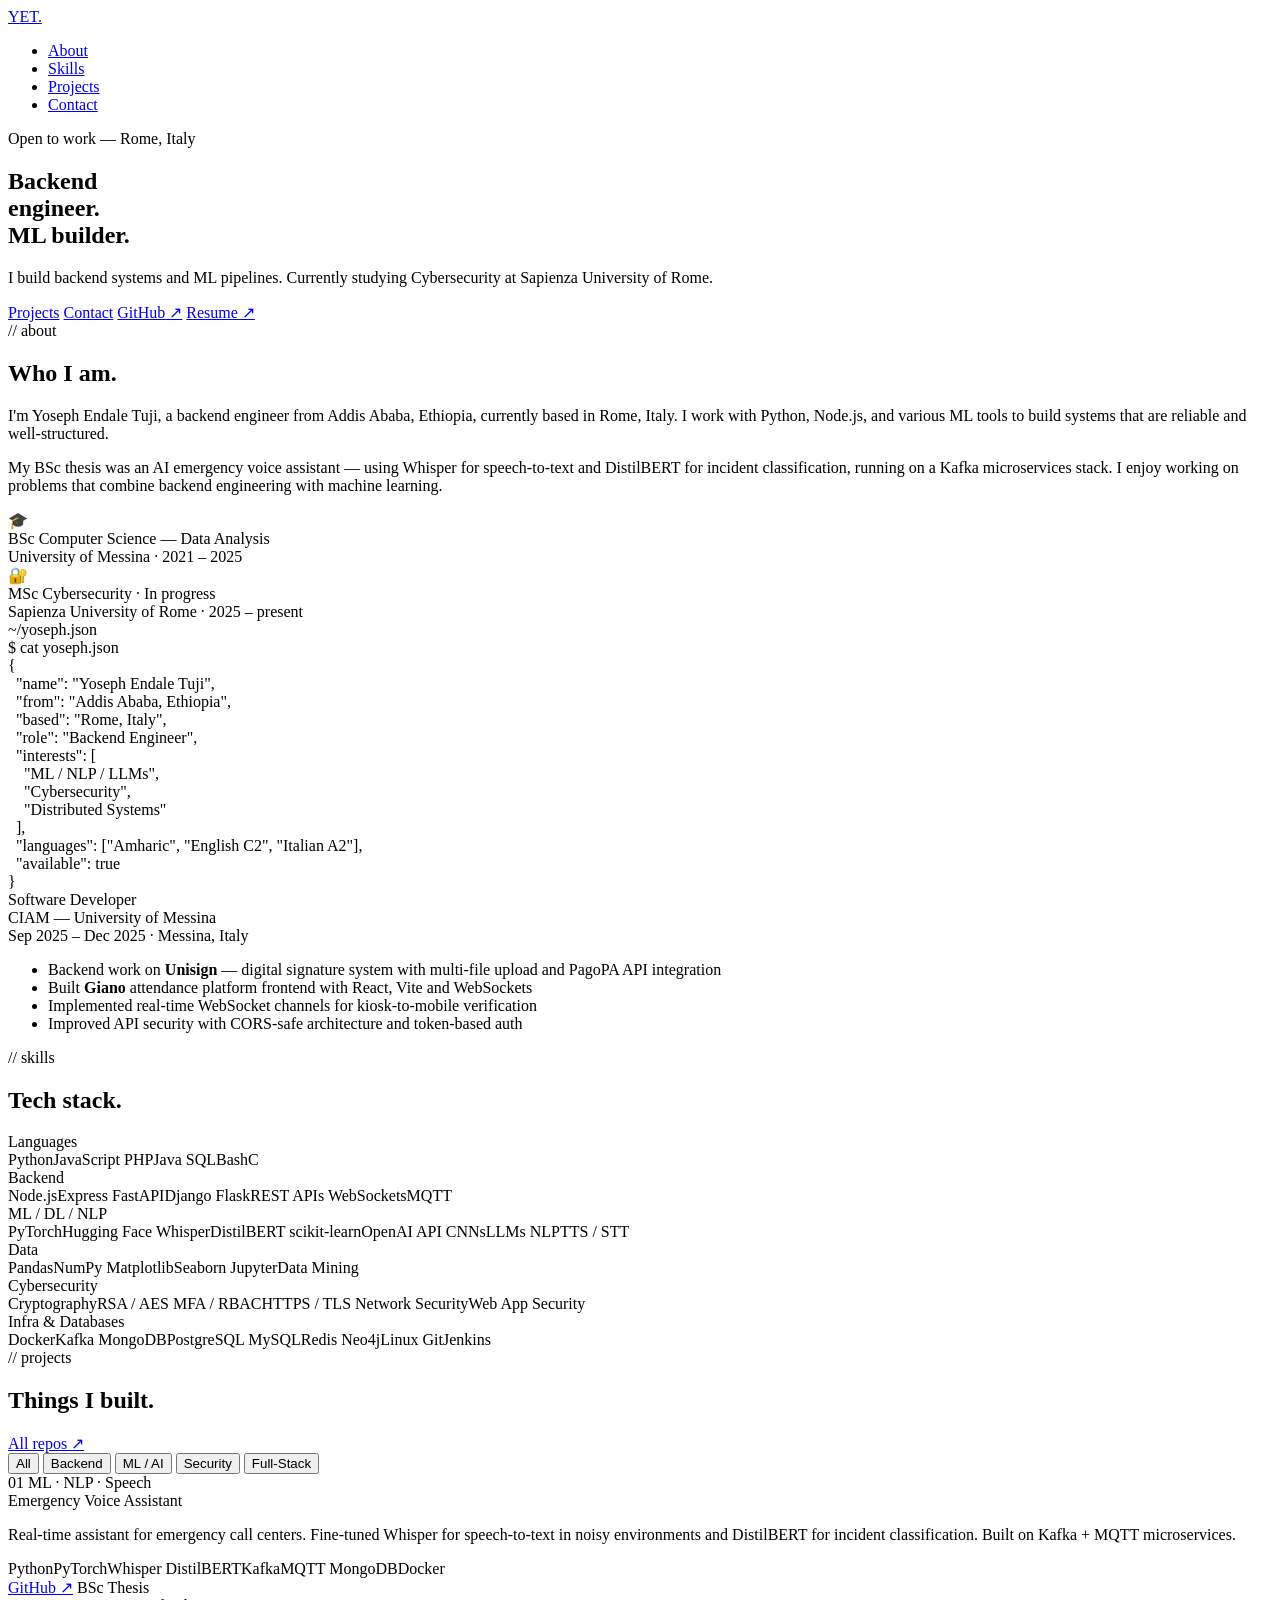
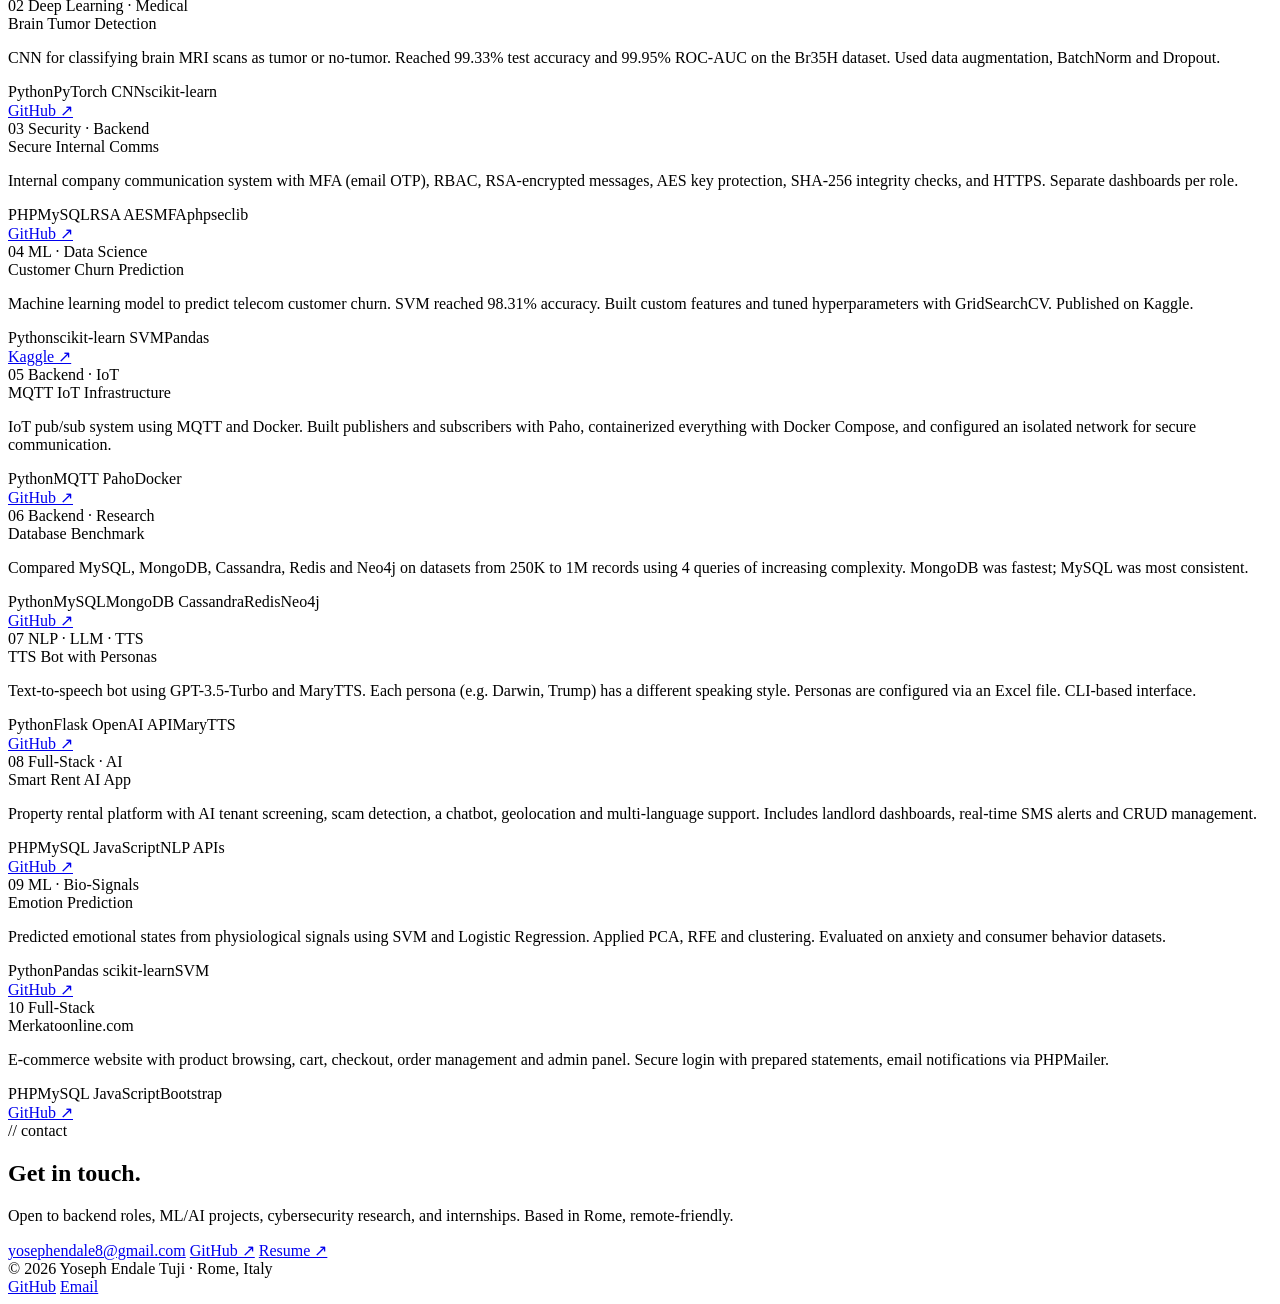
==== index.html @ 0c98614b "first commit" ====
<!DOCTYPE html>
<html lang="en">
<head>
  <meta charset="UTF-8" />
  <meta name="viewport" content="width=device-width, initial-scale=1.0"/>
  <title>Yoseph Endale — Backend Engineer</title>
  <meta name="description" content="Yoseph Endale Tuji — Backend Engineer. ML, NLP, Cybersecurity. MSc @ Sapienza Rome.">
  <link rel="preconnect" href="https://fonts.googleapis.com">
  <link href="https://fonts.googleapis.com/css2?family=DM+Mono:wght@300;400;500&family=Syne:wght@700;800&display=swap" rel="stylesheet">
  <link rel="stylesheet" href="assets/css/style.css">
</head>
<body>

  <div id="cursor"></div>
  <div id="cursor-ring"></div>

  <!-- NAV -->
  <nav id="navbar">
    <a href="#hero" class="nav-logo">YET.</a>
    <ul class="nav-links">
      <li><a href="#about">About</a></li>
      <li><a href="#skills">Skills</a></li>
      <li><a href="#projects">Projects</a></li>
      <li><a href="#contact">Contact</a></li>
    </ul>
  </nav>

  <!-- HERO -->
  <section id="hero">
    <div class="hero-glow"></div>
    <div class="hero-glow2"></div>
    <div class="hero-content">
      <div class="hero-tag">Open to work — Rome, Italy</div>
      <h1>
        <span class="dim">Backend</span><br>
        <span class="green">engineer.</span><br>
        <span class="purple">ML builder.</span>
      </h1>
      <p class="hero-desc">
        I build backend systems and ML pipelines. Currently studying Cybersecurity at Sapienza University of Rome.
      </p>
      <div class="hero-cta">
        <a href="#projects" class="btn btn-primary">Projects</a>
        <a href="#contact" class="btn btn-secondary">Contact</a>
        <a href="https://github.com/YosephEndale" target="_blank" class="btn btn-secondary">GitHub ↗</a>
        <a href="resume.pdf" target="_blank" class="btn btn-secondary">Resume ↗</a>
      </div>
    </div>
  </section>

  <!-- ABOUT -->
  <section id="about">
    <div class="about-left reveal">
      <div class="section-label">// about</div>
      <h2>Who I am.</h2>
      <p class="about-text">
        I'm Yoseph Endale Tuji, a backend engineer from Addis Ababa, Ethiopia, currently based in Rome, Italy. I work with Python, Node.js, and various ML tools to build systems that are reliable and well-structured.
      </p>
      <p class="about-text">
        My BSc thesis was an AI emergency voice assistant — using Whisper for speech-to-text and DistilBERT for incident classification, running on a Kafka microservices stack. I enjoy working on problems that combine backend engineering with machine learning.
      </p>
      <div class="edu-list">
        <div class="edu-item">
          <span class="edu-icon">🎓</span>
          <div>
            <div class="edu-degree">BSc Computer Science — Data Analysis</div>
            <div class="edu-uni">University of Messina · 2021 – 2025</div>
          </div>
        </div>
        <div class="edu-item active">
          <span class="edu-icon">🔐</span>
          <div>
            <div class="edu-degree current">MSc Cybersecurity · In progress</div>
            <div class="edu-uni">Sapienza University of Rome · 2025 – present</div>
          </div>
        </div>
      </div>
    </div>

    <div class="about-right reveal">
      <div class="terminal-card">
        <div class="terminal-bar">
          <span class="dot dot-r"></span>
          <span class="dot dot-y"></span>
          <span class="dot dot-g"></span>
          <span class="terminal-title">~/yoseph.json</span>
        </div>
        <div class="terminal-body">
          <div class="tl"><span class="tp">$ </span><span class="tc">cat yoseph.json</span></div>
          <div class="tl to">{</div>
          <div class="tl to">&nbsp;&nbsp;<span class="tk">"name"</span>: <span class="ts">"Yoseph Endale Tuji"</span>,</div>
          <div class="tl to">&nbsp;&nbsp;<span class="tk">"from"</span>: <span class="ts">"Addis Ababa, Ethiopia"</span>,</div>
          <div class="tl to">&nbsp;&nbsp;<span class="tk">"based"</span>: <span class="ts">"Rome, Italy"</span>,</div>
          <div class="tl to">&nbsp;&nbsp;<span class="tk">"role"</span>: <span class="ts">"Backend Engineer"</span>,</div>
          <div class="tl to">&nbsp;&nbsp;<span class="tk">"interests"</span>: [</div>
          <div class="tl to">&nbsp;&nbsp;&nbsp;&nbsp;<span class="ts">"ML / NLP / LLMs"</span>,</div>
          <div class="tl to">&nbsp;&nbsp;&nbsp;&nbsp;<span class="ts">"Cybersecurity"</span>,</div>
          <div class="tl to">&nbsp;&nbsp;&nbsp;&nbsp;<span class="ts">"Distributed Systems"</span></div>
          <div class="tl to">&nbsp;&nbsp;],</div>
          <div class="tl to">&nbsp;&nbsp;<span class="tk">"languages"</span>: [<span class="ts">"Amharic"</span>, <span class="ts">"English C2"</span>, <span class="ts">"Italian A2"</span>],</div>
          <div class="tl to">&nbsp;&nbsp;<span class="tk">"available"</span>: <span class="tv">true</span></div>
          <div class="tl to">}</div>
        </div>
      </div>

      <div class="exp-card">
        <div class="exp-title">Software Developer</div>
        <div class="exp-company">CIAM — University of Messina</div>
        <div class="exp-date">Sep 2025 – Dec 2025 · Messina, Italy</div>
        <ul class="exp-bullets">
          <li>Backend work on <strong>Unisign</strong> — digital signature system with multi-file upload and PagoPA API integration</li>
          <li>Built <strong>Giano</strong> attendance platform frontend with React, Vite and WebSockets</li>
          <li>Implemented real-time WebSocket channels for kiosk-to-mobile verification</li>
          <li>Improved API security with CORS-safe architecture and token-based auth</li>
        </ul>
      </div>
    </div>
  </section>

  <!-- SKILLS -->
  <section id="skills">
    <div class="section-header reveal">
      <div class="section-label">// skills</div>
      <h2>Tech stack.</h2>
    </div>
    <div class="skills-grid reveal">
      <div class="skill-group">
        <div class="sg-title green">Languages</div>
        <div class="tags">
          <span class="tag">Python</span><span class="tag">JavaScript</span>
          <span class="tag">PHP</span><span class="tag">Java</span>
          <span class="tag">SQL</span><span class="tag">Bash</span><span class="tag">C</span>
        </div>
      </div>
      <div class="skill-group">
        <div class="sg-title green">Backend</div>
        <div class="tags">
          <span class="tag">Node.js</span><span class="tag">Express</span>
          <span class="tag">FastAPI</span><span class="tag">Django</span>
          <span class="tag">Flask</span><span class="tag">REST APIs</span>
          <span class="tag">WebSockets</span><span class="tag">MQTT</span>
        </div>
      </div>
      <div class="skill-group">
        <div class="sg-title purple">ML / DL / NLP</div>
        <div class="tags">
          <span class="tag p">PyTorch</span><span class="tag p">Hugging Face</span>
          <span class="tag p">Whisper</span><span class="tag p">DistilBERT</span>
          <span class="tag p">scikit-learn</span><span class="tag p">OpenAI API</span>
          <span class="tag p">CNNs</span><span class="tag p">LLMs</span>
          <span class="tag p">NLP</span><span class="tag p">TTS / STT</span>
        </div>
      </div>
      <div class="skill-group">
        <div class="sg-title purple">Data</div>
        <div class="tags">
          <span class="tag p">Pandas</span><span class="tag p">NumPy</span>
          <span class="tag p">Matplotlib</span><span class="tag p">Seaborn</span>
          <span class="tag p">Jupyter</span><span class="tag p">Data Mining</span>
        </div>
      </div>
      <div class="skill-group">
        <div class="sg-title red">Cybersecurity</div>
        <div class="tags">
          <span class="tag r">Cryptography</span><span class="tag r">RSA / AES</span>
          <span class="tag r">MFA / RBAC</span><span class="tag r">HTTPS / TLS</span>
          <span class="tag r">Network Security</span><span class="tag r">Web App Security</span>
        </div>
      </div>
      <div class="skill-group">
        <div class="sg-title green">Infra & Databases</div>
        <div class="tags">
          <span class="tag">Docker</span><span class="tag">Kafka</span>
          <span class="tag">MongoDB</span><span class="tag">PostgreSQL</span>
          <span class="tag">MySQL</span><span class="tag">Redis</span>
          <span class="tag">Neo4j</span><span class="tag">Linux</span>
          <span class="tag">Git</span><span class="tag">Jenkins</span>
        </div>
      </div>
    </div>
  </section>

  <!-- PROJECTS -->
  <section id="projects">
    <div class="projects-header reveal">
      <div>
        <div class="section-label">// projects</div>
        <h2>Things I built.</h2>
      </div>
      <a href="https://github.com/YosephEndale" target="_blank" class="btn btn-secondary">All repos ↗</a>
    </div>

    <div class="filter-tabs reveal">
      <button class="ftab active" data-filter="all">All</button>
      <button class="ftab" data-filter="backend">Backend</button>
      <button class="ftab" data-filter="ml">ML / AI</button>
      <button class="ftab" data-filter="security">Security</button>
      <button class="ftab" data-filter="fullstack">Full-Stack</button>
    </div>

    <div class="projects-grid reveal">

      <div class="project-card show cat-ml" data-cat="ml">
        <div class="proj-meta">
          <span class="proj-num">01</span>
          <span class="proj-cat ml">ML · NLP · Speech</span>
        </div>
        <div class="proj-title">Emergency Voice Assistant</div>
        <p class="proj-desc">Real-time assistant for emergency call centers. Fine-tuned Whisper for speech-to-text in noisy environments and DistilBERT for incident classification. Built on Kafka + MQTT microservices.</p>
        <div class="proj-stack">
          <span class="stag">Python</span><span class="stag">PyTorch</span><span class="stag">Whisper</span>
          <span class="stag">DistilBERT</span><span class="stag">Kafka</span><span class="stag">MQTT</span>
          <span class="stag">MongoDB</span><span class="stag">Docker</span>
        </div>
        <div class="proj-links">
          <a href="https://github.com/YosephEndale" target="_blank" class="proj-link">GitHub ↗</a>
          <span class="proj-link note">BSc Thesis</span>
        </div>
      </div>

      <div class="project-card show cat-ml" data-cat="ml">
        <div class="proj-meta">
          <span class="proj-num">02</span>
          <span class="proj-cat ml">Deep Learning · Medical</span>
        </div>
        <div class="proj-title">Brain Tumor Detection</div>
        <p class="proj-desc">CNN for classifying brain MRI scans as tumor or no-tumor. Reached 99.33% test accuracy and 99.95% ROC-AUC on the Br35H dataset. Used data augmentation, BatchNorm and Dropout.</p>
        <div class="proj-stack">
          <span class="stag">Python</span><span class="stag">PyTorch</span>
          <span class="stag">CNN</span><span class="stag">scikit-learn</span>
        </div>
        <div class="proj-links">
          <a href="https://github.com/YosephEndale" target="_blank" class="proj-link">GitHub ↗</a>
        </div>
      </div>

      <div class="project-card show cat-security" data-cat="security">
        <div class="proj-meta">
          <span class="proj-num">03</span>
          <span class="proj-cat security">Security · Backend</span>
        </div>
        <div class="proj-title">Secure Internal Comms</div>
        <p class="proj-desc">Internal company communication system with MFA (email OTP), RBAC, RSA-encrypted messages, AES key protection, SHA-256 integrity checks, and HTTPS. Separate dashboards per role.</p>
        <div class="proj-stack">
          <span class="stag">PHP</span><span class="stag">MySQL</span><span class="stag">RSA</span>
          <span class="stag">AES</span><span class="stag">MFA</span><span class="stag">phpseclib</span>
        </div>
        <div class="proj-links">
          <a href="https://github.com/YosephEndale" target="_blank" class="proj-link">GitHub ↗</a>
        </div>
      </div>

      <div class="project-card show cat-ml" data-cat="ml">
        <div class="proj-meta">
          <span class="proj-num">04</span>
          <span class="proj-cat ml">ML · Data Science</span>
        </div>
        <div class="proj-title">Customer Churn Prediction</div>
        <p class="proj-desc">Machine learning model to predict telecom customer churn. SVM reached 98.31% accuracy. Built custom features and tuned hyperparameters with GridSearchCV. Published on Kaggle.</p>
        <div class="proj-stack">
          <span class="stag">Python</span><span class="stag">scikit-learn</span>
          <span class="stag">SVM</span><span class="stag">Pandas</span>
        </div>
        <div class="proj-links">
          <a href="https://www.kaggle.com/code/yosephendale/predicting-customer-churn-for-a-telecom-company" target="_blank" class="proj-link">Kaggle ↗</a>
        </div>
      </div>

      <div class="project-card show cat-backend" data-cat="backend">
        <div class="proj-meta">
          <span class="proj-num">05</span>
          <span class="proj-cat backend">Backend · IoT</span>
        </div>
        <div class="proj-title">MQTT IoT Infrastructure</div>
        <p class="proj-desc">IoT pub/sub system using MQTT and Docker. Built publishers and subscribers with Paho, containerized everything with Docker Compose, and configured an isolated network for secure communication.</p>
        <div class="proj-stack">
          <span class="stag">Python</span><span class="stag">MQTT</span>
          <span class="stag">Paho</span><span class="stag">Docker</span>
        </div>
        <div class="proj-links">
          <a href="https://github.com/YosephEndale" target="_blank" class="proj-link">GitHub ↗</a>
        </div>
      </div>

      <div class="project-card show cat-backend" data-cat="backend">
        <div class="proj-meta">
          <span class="proj-num">06</span>
          <span class="proj-cat backend">Backend · Research</span>
        </div>
        <div class="proj-title">Database Benchmark</div>
        <p class="proj-desc">Compared MySQL, MongoDB, Cassandra, Redis and Neo4j on datasets from 250K to 1M records using 4 queries of increasing complexity. MongoDB was fastest; MySQL was most consistent.</p>
        <div class="proj-stack">
          <span class="stag">Python</span><span class="stag">MySQL</span><span class="stag">MongoDB</span>
          <span class="stag">Cassandra</span><span class="stag">Redis</span><span class="stag">Neo4j</span>
        </div>
        <div class="proj-links">
          <a href="https://github.com/YosephEndale" target="_blank" class="proj-link">GitHub ↗</a>
        </div>
      </div>

      <div class="project-card show cat-ml" data-cat="ml">
        <div class="proj-meta">
          <span class="proj-num">07</span>
          <span class="proj-cat ml">NLP · LLM · TTS</span>
        </div>
        <div class="proj-title">TTS Bot with Personas</div>
        <p class="proj-desc">Text-to-speech bot using GPT-3.5-Turbo and MaryTTS. Each persona (e.g. Darwin, Trump) has a different speaking style. Personas are configured via an Excel file. CLI-based interface.</p>
        <div class="proj-stack">
          <span class="stag">Python</span><span class="stag">Flask</span>
          <span class="stag">OpenAI API</span><span class="stag">MaryTTS</span>
        </div>
        <div class="proj-links">
          <a href="https://github.com/YosephEndale" target="_blank" class="proj-link">GitHub ↗</a>
        </div>
      </div>

      <div class="project-card show cat-fullstack" data-cat="fullstack">
        <div class="proj-meta">
          <span class="proj-num">08</span>
          <span class="proj-cat fullstack">Full-Stack · AI</span>
        </div>
        <div class="proj-title">Smart Rent AI App</div>
        <p class="proj-desc">Property rental platform with AI tenant screening, scam detection, a chatbot, geolocation and multi-language support. Includes landlord dashboards, real-time SMS alerts and CRUD management.</p>
        <div class="proj-stack">
          <span class="stag">PHP</span><span class="stag">MySQL</span>
          <span class="stag">JavaScript</span><span class="stag">NLP APIs</span>
        </div>
        <div class="proj-links">
          <a href="https://github.com/YosephEndale" target="_blank" class="proj-link">GitHub ↗</a>
        </div>
      </div>

      <div class="project-card show cat-ml" data-cat="ml">
        <div class="proj-meta">
          <span class="proj-num">09</span>
          <span class="proj-cat ml">ML · Bio-Signals</span>
        </div>
        <div class="proj-title">Emotion Prediction</div>
        <p class="proj-desc">Predicted emotional states from physiological signals using SVM and Logistic Regression. Applied PCA, RFE and clustering. Evaluated on anxiety and consumer behavior datasets.</p>
        <div class="proj-stack">
          <span class="stag">Python</span><span class="stag">Pandas</span>
          <span class="stag">scikit-learn</span><span class="stag">SVM</span>
        </div>
        <div class="proj-links">
          <a href="https://github.com/YosephEndale" target="_blank" class="proj-link">GitHub ↗</a>
        </div>
      </div>

      <div class="project-card show cat-fullstack" data-cat="fullstack">
        <div class="proj-meta">
          <span class="proj-num">10</span>
          <span class="proj-cat fullstack">Full-Stack</span>
        </div>
        <div class="proj-title">Merkatoonline.com</div>
        <p class="proj-desc">E-commerce website with product browsing, cart, checkout, order management and admin panel. Secure login with prepared statements, email notifications via PHPMailer.</p>
        <div class="proj-stack">
          <span class="stag">PHP</span><span class="stag">MySQL</span>
          <span class="stag">JavaScript</span><span class="stag">Bootstrap</span>
        </div>
        <div class="proj-links">
          <a href="https://github.com/YosephEndale" target="_blank" class="proj-link">GitHub ↗</a>
        </div>
      </div>

    </div>
  </section>

  <!-- CONTACT -->
  <section id="contact">
    <div class="reveal">
      <div class="section-label">// contact</div>
      <h2>Get in touch.</h2>
      <p class="contact-sub">Open to backend roles, ML/AI projects, cybersecurity research, and internships. Based in Rome, remote-friendly.</p>
      <div class="contact-links">
        <a href="mailto:yosephendale8@gmail.com" class="btn btn-primary">yosephendale8@gmail.com</a>
        <a href="https://github.com/YosephEndale" target="_blank" class="btn btn-secondary">GitHub ↗</a>
        <a href="resume.pdf" target="_blank" class="btn btn-secondary">Resume ↗</a>
      </div>
    </div>
  </section>

  <footer>
    <span class="footer-copy">© 2026 Yoseph Endale Tuji · Rome, Italy</span>
    <div class="footer-links">
      <a href="https://github.com/YosephEndale">GitHub</a>
      <a href="mailto:yosephendale8@gmail.com">Email</a>
    </div>
  </footer>

  <script src="assets/js/main.js"></script>
</body>
</html>
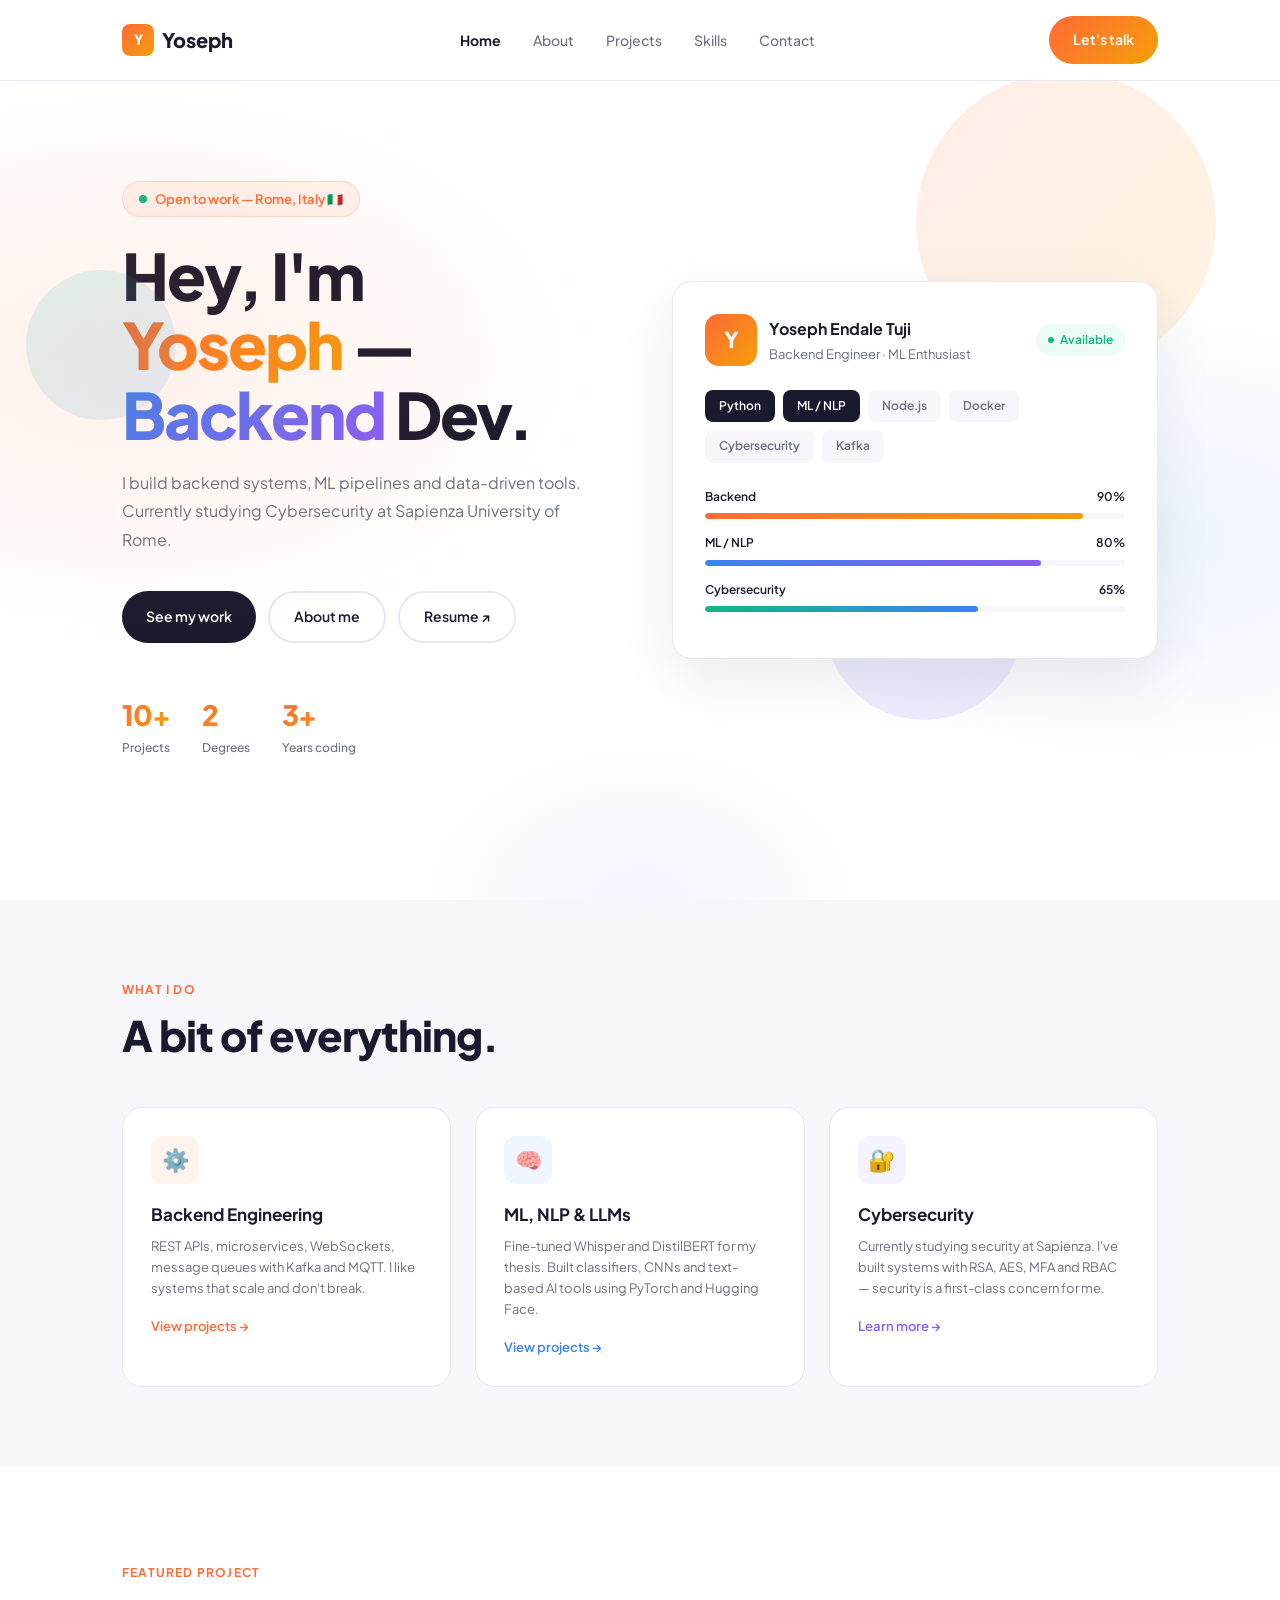
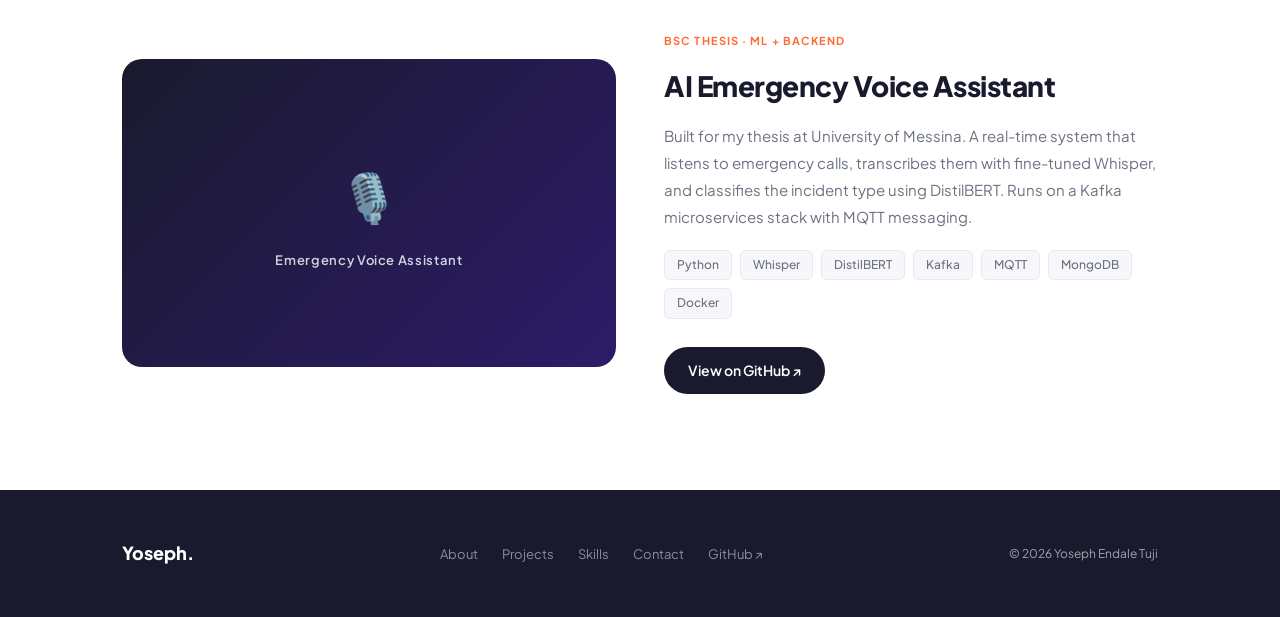
==== commit e1b4ead4: "Add contact, projects, and skills pages with responsive design and form functionality" ====
--- a/index.html
+++ b/index.html
@@ -1,389 +1,336 @@
 <!DOCTYPE html>
 <html lang="en">
 <head>
-  <meta charset="UTF-8" />
+  <meta charset="UTF-8"/>
   <meta name="viewport" content="width=device-width, initial-scale=1.0"/>
   <title>Yoseph Endale — Backend Engineer</title>
-  <meta name="description" content="Yoseph Endale Tuji — Backend Engineer. ML, NLP, Cybersecurity. MSc @ Sapienza Rome.">
-  <link rel="preconnect" href="https://fonts.googleapis.com">
-  <link href="https://fonts.googleapis.com/css2?family=DM+Mono:wght@300;400;500&family=Syne:wght@700;800&display=swap" rel="stylesheet">
-  <link rel="stylesheet" href="assets/css/style.css">
+  <meta name="description" content="Backend engineer and ML builder. MSc Cybersecurity at Sapienza Rome."/>
+  <link rel="preconnect" href="https://fonts.googleapis.com"/>
+  <link href="https://fonts.googleapis.com/css2?family=Plus+Jakarta+Sans:wght@400;500;600;700;800&family=Fira+Code:wght@400;500&display=swap" rel="stylesheet"/>
+  <link rel="stylesheet" href="assets/css/style.css"/>
+  <style>
+    /* ── Hero ── */
+    .hero {
+      min-height: 100vh;
+      display: flex; align-items: center;
+      padding: 120px 0 80px;
+      position: relative; overflow: hidden;
+    }
+    .hero-bg {
+      position: absolute; inset: 0; pointer-events: none;
+      background:
+        radial-gradient(ellipse 70% 60% at 10% 40%, rgba(255,107,53,.1) 0%, transparent 55%),
+        radial-gradient(ellipse 60% 50% at 90% 60%, rgba(59,130,246,.09) 0%, transparent 55%),
+        radial-gradient(ellipse 40% 40% at 50% 100%, rgba(139,92,246,.07) 0%, transparent 50%);
+    }
+    /* Floating shapes */
+    .shape {
+      position: absolute; border-radius: 50%; pointer-events: none; opacity: .12;
+      animation: float 6s ease-in-out infinite;
+    }
+    .shape-1 { width: 300px; height: 300px; background: var(--grad1); top: 8%; right: 5%; animation-delay: 0s; }
+    .shape-2 { width: 200px; height: 200px; background: var(--grad2); bottom: 20%; right: 20%; animation-delay: 2s; }
+    .shape-3 { width: 150px; height: 150px; background: var(--grad3); top: 30%; left: 2%; animation-delay: 4s; }
+    @keyframes float {
+      0%,100%{ transform: translateY(0) rotate(0deg); }
+      50%    { transform: translateY(-20px) rotate(5deg); }
+    }
+
+    .hero-inner {
+      display: grid; grid-template-columns: 1fr 1fr;
+      gap: 64px; align-items: center;
+      max-width: 1100px; margin: 0 auto; padding: 0 32px;
+    }
+    .hero-badge {
+      display: inline-flex; align-items: center; gap: 8px;
+      padding: 6px 16px; background: #fff3ee;
+      border-radius: 100px; font-size: 13px; font-weight: 600;
+      color: var(--orange); margin-bottom: 24px;
+      border: 1px solid rgba(255,107,53,.2);
+    }
+    .hero-badge::before {
+      content: ''; width: 8px; height: 8px; background: var(--green);
+      border-radius: 50%; animation: pulse 2s ease-in-out infinite;
+    }
+    @keyframes pulse { 0%,100%{transform:scale(1);opacity:1} 50%{transform:scale(1.4);opacity:.6} }
+
+    .hero h1 {
+      font-size: clamp(40px, 5vw, 64px); font-weight: 800;
+      letter-spacing: -2px; line-height: 1.08; margin-bottom: 20px;
+    }
+    .hero h1 .highlight {
+      background: var(--grad1); -webkit-background-clip: text;
+      -webkit-text-fill-color: transparent; background-clip: text;
+    }
+    .hero h1 .highlight2 {
+      background: var(--grad2); -webkit-background-clip: text;
+      -webkit-text-fill-color: transparent; background-clip: text;
+    }
+    .hero-desc {
+      font-size: 16px; color: var(--muted); line-height: 1.8; margin-bottom: 36px;
+    }
+    .hero-actions { display: flex; gap: 12px; flex-wrap: wrap; margin-bottom: 48px; }
+    .hero-stats { display: flex; gap: 32px; }
+    .stat-num {
+      font-size: 28px; font-weight: 800; letter-spacing: -1px;
+      background: var(--grad1); -webkit-background-clip: text;
+      -webkit-text-fill-color: transparent; background-clip: text;
+    }
+    .stat-label { font-size: 12px; color: var(--muted); font-weight: 500; }
+
+    /* Hero card */
+    .hero-card {
+      background: #fff; border-radius: var(--radius-lg);
+      padding: 32px; box-shadow: 0 20px 60px rgba(0,0,0,.08);
+      border: 1px solid var(--border); position: relative;
+      animation: fadeup .8s ease forwards .3s; opacity: 0;
+    }
+    @keyframes fadeup { from{opacity:0;transform:translateY(20px)} to{opacity:1;transform:translateY(0)} }
+    .card-header { display: flex; align-items: center; gap: 12px; margin-bottom: 24px; }
+    .avatar {
+      width: 52px; height: 52px; border-radius: 14px;
+      background: var(--grad1); display: flex; align-items: center;
+      justify-content: center; font-size: 22px; font-weight: 800; color: #fff;
+      flex-shrink: 0;
+    }
+    .card-name { font-weight: 700; font-size: 16px; }
+    .card-role { font-size: 13px; color: var(--muted); }
+    .card-status {
+      display: flex; align-items: center; gap: 6px;
+      font-size: 12px; color: var(--green); font-weight: 600;
+      padding: 6px 12px; background: #ecfdf5; border-radius: 100px;
+      margin-left: auto;
+    }
+    .card-status::before { content:''; width:6px; height:6px; background:var(--green); border-radius:50%; animation: pulse 2s ease-in-out infinite; }
+
+    .card-tags { display: flex; flex-wrap: wrap; gap: 8px; margin-bottom: 24px; }
+    .card-tag {
+      padding: 6px 14px; border-radius: 8px; font-size: 12px; font-weight: 600;
+      background: var(--surface); color: var(--muted);
+    }
+    .card-tag.active { background: var(--text); color: #fff; }
+
+    .card-bar-label { font-size: 12px; font-weight: 600; margin-bottom: 6px; display: flex; justify-content: space-between; }
+    .card-bar { height: 6px; background: var(--surface); border-radius: 100px; margin-bottom: 14px; overflow: hidden; }
+    .card-bar-fill { height: 100%; border-radius: 100px; animation: grow 1.2s ease forwards; transform-origin: left; }
+    .card-bar-fill.orange { background: var(--grad1); }
+    .card-bar-fill.blue   { background: var(--grad2); }
+    .card-bar-fill.green  { background: var(--grad3); }
+    @keyframes grow { from{width:0} }
+
+    /* Snapshot cards */
+    .snapshot { padding: 80px 0; background: var(--surface); }
+    .snap-grid { display: grid; grid-template-columns: repeat(3,1fr); gap: 24px; margin-top: 48px; }
+    .snap-card {
+      background: #fff; border-radius: var(--radius-lg); padding: 28px;
+      border: 1px solid var(--border); text-decoration: none; color: inherit;
+      transition: all .2s; display: block;
+    }
+    .snap-card:hover { transform: translateY(-4px); box-shadow: 0 16px 40px rgba(0,0,0,.08); }
+    .snap-icon {
+      width: 48px; height: 48px; border-radius: 12px;
+      display: flex; align-items: center; justify-content: center;
+      font-size: 22px; margin-bottom: 16px;
+    }
+    .snap-card h3 { font-size: 17px; font-weight: 700; margin-bottom: 8px; }
+    .snap-card p  { font-size: 13px; color: var(--muted); line-height: 1.6; }
+    .snap-link { font-size: 13px; font-weight: 600; margin-top: 16px; display: inline-flex; align-items: center; gap: 4px; }
+    .snap-link.orange { color: var(--orange); }
+    .snap-link.blue   { color: var(--blue); }
+    .snap-link.purple { color: var(--purple); }
+
+    /* Featured project */
+    .featured { padding: 96px 0; }
+    .feat-grid { display: grid; grid-template-columns: 1fr 1fr; gap: 48px; align-items: center; margin-top: 48px; }
+    .feat-img {
+      background: linear-gradient(135deg, #1a1a2e 0%, #2d1b69 100%);
+      border-radius: var(--radius-lg); aspect-ratio: 16/10;
+      display: flex; align-items: center; justify-content: center;
+      position: relative; overflow: hidden;
+    }
+    .feat-img-inner { text-align: center; color: rgba(255,255,255,.8); }
+    .feat-img-icon { font-size: 48px; margin-bottom: 12px; }
+    .feat-img-label { font-size: 13px; font-weight: 600; letter-spacing: .05em; }
+    .feat-label { font-size: 11px; font-weight: 700; letter-spacing: .1em; text-transform: uppercase; color: var(--orange); margin-bottom: 12px; }
+    .feat-title { font-size: 28px; font-weight: 800; letter-spacing: -.5px; margin-bottom: 12px; }
+    .feat-desc  { font-size: 15px; color: var(--muted); line-height: 1.8; margin-bottom: 20px; }
+    .feat-stack { display: flex; flex-wrap: wrap; gap: 8px; margin-bottom: 28px; }
+    .feat-tag {
+      padding: 4px 12px; border-radius: 6px; font-size: 12px; font-weight: 500;
+      background: var(--surface); color: var(--muted); border: 1px solid var(--border);
+    }
+
+    @media (max-width: 900px) {
+      .hero-inner { grid-template-columns: 1fr; }
+      .hero-card  { display: none; }
+      .snap-grid  { grid-template-columns: 1fr; }
+      .feat-grid  { grid-template-columns: 1fr; }
+      .hero-stats { gap: 20px; }
+    }
+  </style>
 </head>
 <body>
 
-  <div id="cursor"></div>
-  <div id="cursor-ring"></div>
-
   <!-- NAV -->
   <nav id="navbar">
-    <a href="#hero" class="nav-logo">YET.</a>
-    <ul class="nav-links">
-      <li><a href="#about">About</a></li>
-      <li><a href="#skills">Skills</a></li>
-      <li><a href="#projects">Projects</a></li>
-      <li><a href="#contact">Contact</a></li>
-    </ul>
+    <div class="nav-inner">
+      <a href="index.html" class="nav-logo">
+        <span>Y</span> Yoseph
+      </a>
+      <ul class="nav-links">
+        <li><a href="index.html">Home</a></li>
+        <li><a href="about.html">About</a></li>
+        <li><a href="projects.html">Projects</a></li>
+        <li><a href="skills.html">Skills</a></li>
+        <li><a href="contact.html">Contact</a></li>
+      </ul>
+      <a href="contact.html" class="btn btn-grad nav-cta">Let's talk</a>
+      <div class="hamburger" id="hamburger">
+        <span></span><span></span><span></span>
+      </div>
+    </div>
   </nav>
 
   <!-- HERO -->
-  <section id="hero">
-    <div class="hero-glow"></div>
-    <div class="hero-glow2"></div>
-    <div class="hero-content">
-      <div class="hero-tag">Open to work — Rome, Italy</div>
-      <h1>
-        <span class="dim">Backend</span><br>
-        <span class="green">engineer.</span><br>
-        <span class="purple">ML builder.</span>
-      </h1>
-      <p class="hero-desc">
-        I build backend systems and ML pipelines. Currently studying Cybersecurity at Sapienza University of Rome.
-      </p>
-      <div class="hero-cta">
-        <a href="#projects" class="btn btn-primary">Projects</a>
-        <a href="#contact" class="btn btn-secondary">Contact</a>
-        <a href="https://github.com/YosephEndale" target="_blank" class="btn btn-secondary">GitHub ↗</a>
-        <a href="resume.pdf" target="_blank" class="btn btn-secondary">Resume ↗</a>
+  <section class="hero">
+    <div class="hero-bg"></div>
+    <div class="shape shape-1"></div>
+    <div class="shape shape-2"></div>
+    <div class="shape shape-3"></div>
+    <div class="hero-inner">
+      <div>
+        <div class="hero-badge">Open to work — Rome, Italy 🇮🇹</div>
+        <h1>
+          Hey, I'm<br>
+          <span class="highlight">Yoseph</span> —<br>
+          <span class="highlight2">Backend</span> Dev.
+        </h1>
+        <p class="hero-desc">
+          I build backend systems, ML pipelines and data-driven tools. Currently studying Cybersecurity at Sapienza University of Rome.
+        </p>
+        <div class="hero-actions">
+          <a href="projects.html" class="btn btn-primary">See my work</a>
+          <a href="about.html" class="btn btn-outline">About me</a>
+          <a href="resume.pdf" target="_blank" class="btn btn-outline">Resume ↗</a>
+        </div>
+        <div class="hero-stats">
+          <div>
+            <div class="stat-num">10+</div>
+            <div class="stat-label">Projects</div>
+          </div>
+          <div>
+            <div class="stat-num">2</div>
+            <div class="stat-label">Degrees</div>
+          </div>
+          <div>
+            <div class="stat-num">3+</div>
+            <div class="stat-label">Years coding</div>
+          </div>
+        </div>
+      </div>
+
+      <!-- Card -->
+      <div class="hero-card">
+        <div class="card-header">
+          <div class="avatar">Y</div>
+          <div>
+            <div class="card-name">Yoseph Endale Tuji</div>
+            <div class="card-role">Backend Engineer · ML Enthusiast</div>
+          </div>
+          <div class="card-status">Available</div>
+        </div>
+        <div class="card-tags">
+          <span class="card-tag active">Python</span>
+          <span class="card-tag active">ML / NLP</span>
+          <span class="card-tag">Node.js</span>
+          <span class="card-tag">Docker</span>
+          <span class="card-tag">Cybersecurity</span>
+          <span class="card-tag">Kafka</span>
+        </div>
+        <div>
+          <div class="card-bar-label"><span>Backend</span><span>90%</span></div>
+          <div class="card-bar"><div class="card-bar-fill orange" style="width:90%"></div></div>
+          <div class="card-bar-label"><span>ML / NLP</span><span>80%</span></div>
+          <div class="card-bar"><div class="card-bar-fill blue" style="width:80%"></div></div>
+          <div class="card-bar-label"><span>Cybersecurity</span><span>65%</span></div>
+          <div class="card-bar"><div class="card-bar-fill green" style="width:65%"></div></div>
+        </div>
       </div>
     </div>
   </section>
 
-  <!-- ABOUT -->
-  <section id="about">
-    <div class="about-left reveal">
-      <div class="section-label">// about</div>
-      <h2>Who I am.</h2>
-      <p class="about-text">
-        I'm Yoseph Endale Tuji, a backend engineer from Addis Ababa, Ethiopia, currently based in Rome, Italy. I work with Python, Node.js, and various ML tools to build systems that are reliable and well-structured.
-      </p>
-      <p class="about-text">
-        My BSc thesis was an AI emergency voice assistant — using Whisper for speech-to-text and DistilBERT for incident classification, running on a Kafka microservices stack. I enjoy working on problems that combine backend engineering with machine learning.
-      </p>
-      <div class="edu-list">
-        <div class="edu-item">
-          <span class="edu-icon">🎓</span>
-          <div>
-            <div class="edu-degree">BSc Computer Science — Data Analysis</div>
-            <div class="edu-uni">University of Messina · 2021 – 2025</div>
-          </div>
-        </div>
-        <div class="edu-item active">
-          <span class="edu-icon">🔐</span>
-          <div>
-            <div class="edu-degree current">MSc Cybersecurity · In progress</div>
-            <div class="edu-uni">Sapienza University of Rome · 2025 – present</div>
-          </div>
-        </div>
-      </div>
-    </div>
-
-    <div class="about-right reveal">
-      <div class="terminal-card">
-        <div class="terminal-bar">
-          <span class="dot dot-r"></span>
-          <span class="dot dot-y"></span>
-          <span class="dot dot-g"></span>
-          <span class="terminal-title">~/yoseph.json</span>
-        </div>
-        <div class="terminal-body">
-          <div class="tl"><span class="tp">$ </span><span class="tc">cat yoseph.json</span></div>
-          <div class="tl to">{</div>
-          <div class="tl to">&nbsp;&nbsp;<span class="tk">"name"</span>: <span class="ts">"Yoseph Endale Tuji"</span>,</div>
-          <div class="tl to">&nbsp;&nbsp;<span class="tk">"from"</span>: <span class="ts">"Addis Ababa, Ethiopia"</span>,</div>
-          <div class="tl to">&nbsp;&nbsp;<span class="tk">"based"</span>: <span class="ts">"Rome, Italy"</span>,</div>
-          <div class="tl to">&nbsp;&nbsp;<span class="tk">"role"</span>: <span class="ts">"Backend Engineer"</span>,</div>
-          <div class="tl to">&nbsp;&nbsp;<span class="tk">"interests"</span>: [</div>
-          <div class="tl to">&nbsp;&nbsp;&nbsp;&nbsp;<span class="ts">"ML / NLP / LLMs"</span>,</div>
-          <div class="tl to">&nbsp;&nbsp;&nbsp;&nbsp;<span class="ts">"Cybersecurity"</span>,</div>
-          <div class="tl to">&nbsp;&nbsp;&nbsp;&nbsp;<span class="ts">"Distributed Systems"</span></div>
-          <div class="tl to">&nbsp;&nbsp;],</div>
-          <div class="tl to">&nbsp;&nbsp;<span class="tk">"languages"</span>: [<span class="ts">"Amharic"</span>, <span class="ts">"English C2"</span>, <span class="ts">"Italian A2"</span>],</div>
-          <div class="tl to">&nbsp;&nbsp;<span class="tk">"available"</span>: <span class="tv">true</span></div>
-          <div class="tl to">}</div>
-        </div>
-      </div>
-
-      <div class="exp-card">
-        <div class="exp-title">Software Developer</div>
-        <div class="exp-company">CIAM — University of Messina</div>
-        <div class="exp-date">Sep 2025 – Dec 2025 · Messina, Italy</div>
-        <ul class="exp-bullets">
-          <li>Backend work on <strong>Unisign</strong> — digital signature system with multi-file upload and PagoPA API integration</li>
-          <li>Built <strong>Giano</strong> attendance platform frontend with React, Vite and WebSockets</li>
-          <li>Implemented real-time WebSocket channels for kiosk-to-mobile verification</li>
-          <li>Improved API security with CORS-safe architecture and token-based auth</li>
-        </ul>
+  <!-- SNAPSHOT -->
+  <section class="snapshot">
+    <div class="container">
+      <div class="section-label">What I do</div>
+      <div class="section-title">A bit of everything.</div>
+      <div class="snap-grid">
+        <a href="projects.html?filter=backend" class="snap-card reveal">
+          <div class="snap-icon" style="background:#fff3ee">⚙️</div>
+          <h3>Backend Engineering</h3>
+          <p>REST APIs, microservices, WebSockets, message queues with Kafka and MQTT. I like systems that scale and don't break.</p>
+          <div class="snap-link orange">View projects →</div>
+        </a>
+        <a href="projects.html?filter=ml" class="snap-card reveal">
+          <div class="snap-icon" style="background:#eff6ff">🧠</div>
+          <h3>ML, NLP & LLMs</h3>
+          <p>Fine-tuned Whisper and DistilBERT for my thesis. Built classifiers, CNNs and text-based AI tools using PyTorch and Hugging Face.</p>
+          <div class="snap-link blue">View projects →</div>
+        </a>
+        <a href="projects.html?filter=security" class="snap-card reveal">
+          <div class="snap-icon" style="background:#f5f3ff">🔐</div>
+          <h3>Cybersecurity</h3>
+          <p>Currently studying security at Sapienza. I've built systems with RSA, AES, MFA and RBAC — security is a first-class concern for me.</p>
+          <div class="snap-link purple">Learn more →</div>
+        </a>
       </div>
     </div>
   </section>
 
-  <!-- SKILLS -->
-  <section id="skills">
-    <div class="section-header reveal">
-      <div class="section-label">// skills</div>
-      <h2>Tech stack.</h2>
-    </div>
-    <div class="skills-grid reveal">
-      <div class="skill-group">
-        <div class="sg-title green">Languages</div>
-        <div class="tags">
-          <span class="tag">Python</span><span class="tag">JavaScript</span>
-          <span class="tag">PHP</span><span class="tag">Java</span>
-          <span class="tag">SQL</span><span class="tag">Bash</span><span class="tag">C</span>
-        </div>
-      </div>
-      <div class="skill-group">
-        <div class="sg-title green">Backend</div>
-        <div class="tags">
-          <span class="tag">Node.js</span><span class="tag">Express</span>
-          <span class="tag">FastAPI</span><span class="tag">Django</span>
-          <span class="tag">Flask</span><span class="tag">REST APIs</span>
-          <span class="tag">WebSockets</span><span class="tag">MQTT</span>
-        </div>
-      </div>
-      <div class="skill-group">
-        <div class="sg-title purple">ML / DL / NLP</div>
-        <div class="tags">
-          <span class="tag p">PyTorch</span><span class="tag p">Hugging Face</span>
-          <span class="tag p">Whisper</span><span class="tag p">DistilBERT</span>
-          <span class="tag p">scikit-learn</span><span class="tag p">OpenAI API</span>
-          <span class="tag p">CNNs</span><span class="tag p">LLMs</span>
-          <span class="tag p">NLP</span><span class="tag p">TTS / STT</span>
-        </div>
-      </div>
-      <div class="skill-group">
-        <div class="sg-title purple">Data</div>
-        <div class="tags">
-          <span class="tag p">Pandas</span><span class="tag p">NumPy</span>
-          <span class="tag p">Matplotlib</span><span class="tag p">Seaborn</span>
-          <span class="tag p">Jupyter</span><span class="tag p">Data Mining</span>
-        </div>
-      </div>
-      <div class="skill-group">
-        <div class="sg-title red">Cybersecurity</div>
-        <div class="tags">
-          <span class="tag r">Cryptography</span><span class="tag r">RSA / AES</span>
-          <span class="tag r">MFA / RBAC</span><span class="tag r">HTTPS / TLS</span>
-          <span class="tag r">Network Security</span><span class="tag r">Web App Security</span>
-        </div>
-      </div>
-      <div class="skill-group">
-        <div class="sg-title green">Infra & Databases</div>
-        <div class="tags">
-          <span class="tag">Docker</span><span class="tag">Kafka</span>
-          <span class="tag">MongoDB</span><span class="tag">PostgreSQL</span>
-          <span class="tag">MySQL</span><span class="tag">Redis</span>
-          <span class="tag">Neo4j</span><span class="tag">Linux</span>
-          <span class="tag">Git</span><span class="tag">Jenkins</span>
+  <!-- FEATURED PROJECT -->
+  <section class="featured">
+    <div class="container">
+      <div class="section-label">Featured project</div>
+      <div class="feat-grid">
+        <div class="feat-img reveal">
+          <div class="feat-img-inner">
+            <div class="feat-img-icon">🎙️</div>
+            <div class="feat-img-label">Emergency Voice Assistant</div>
+          </div>
+        </div>
+        <div class="reveal">
+          <div class="feat-label">BSc Thesis · ML + Backend</div>
+          <div class="feat-title">AI Emergency Voice Assistant</div>
+          <p class="feat-desc">
+            Built for my thesis at University of Messina. A real-time system that listens to emergency calls, transcribes them with fine-tuned Whisper, and classifies the incident type using DistilBERT. Runs on a Kafka microservices stack with MQTT messaging.
+          </p>
+          <div class="feat-stack">
+            <span class="feat-tag">Python</span>
+            <span class="feat-tag">Whisper</span>
+            <span class="feat-tag">DistilBERT</span>
+            <span class="feat-tag">Kafka</span>
+            <span class="feat-tag">MQTT</span>
+            <span class="feat-tag">MongoDB</span>
+            <span class="feat-tag">Docker</span>
+          </div>
+          <a href="https://github.com/YosephEndale" target="_blank" class="btn btn-primary">View on GitHub ↗</a>
         </div>
       </div>
     </div>
   </section>
 
-  <!-- PROJECTS -->
-  <section id="projects">
-    <div class="projects-header reveal">
-      <div>
-        <div class="section-label">// projects</div>
-        <h2>Things I built.</h2>
-      </div>
-      <a href="https://github.com/YosephEndale" target="_blank" class="btn btn-secondary">All repos ↗</a>
-    </div>
-
-    <div class="filter-tabs reveal">
-      <button class="ftab active" data-filter="all">All</button>
-      <button class="ftab" data-filter="backend">Backend</button>
-      <button class="ftab" data-filter="ml">ML / AI</button>
-      <button class="ftab" data-filter="security">Security</button>
-      <button class="ftab" data-filter="fullstack">Full-Stack</button>
-    </div>
-
-    <div class="projects-grid reveal">
-
-      <div class="project-card show cat-ml" data-cat="ml">
-        <div class="proj-meta">
-          <span class="proj-num">01</span>
-          <span class="proj-cat ml">ML · NLP · Speech</span>
-        </div>
-        <div class="proj-title">Emergency Voice Assistant</div>
-        <p class="proj-desc">Real-time assistant for emergency call centers. Fine-tuned Whisper for speech-to-text in noisy environments and DistilBERT for incident classification. Built on Kafka + MQTT microservices.</p>
-        <div class="proj-stack">
-          <span class="stag">Python</span><span class="stag">PyTorch</span><span class="stag">Whisper</span>
-          <span class="stag">DistilBERT</span><span class="stag">Kafka</span><span class="stag">MQTT</span>
-          <span class="stag">MongoDB</span><span class="stag">Docker</span>
-        </div>
-        <div class="proj-links">
-          <a href="https://github.com/YosephEndale" target="_blank" class="proj-link">GitHub ↗</a>
-          <span class="proj-link note">BSc Thesis</span>
-        </div>
-      </div>
-
-      <div class="project-card show cat-ml" data-cat="ml">
-        <div class="proj-meta">
-          <span class="proj-num">02</span>
-          <span class="proj-cat ml">Deep Learning · Medical</span>
-        </div>
-        <div class="proj-title">Brain Tumor Detection</div>
-        <p class="proj-desc">CNN for classifying brain MRI scans as tumor or no-tumor. Reached 99.33% test accuracy and 99.95% ROC-AUC on the Br35H dataset. Used data augmentation, BatchNorm and Dropout.</p>
-        <div class="proj-stack">
-          <span class="stag">Python</span><span class="stag">PyTorch</span>
-          <span class="stag">CNN</span><span class="stag">scikit-learn</span>
-        </div>
-        <div class="proj-links">
-          <a href="https://github.com/YosephEndale" target="_blank" class="proj-link">GitHub ↗</a>
-        </div>
-      </div>
-
-      <div class="project-card show cat-security" data-cat="security">
-        <div class="proj-meta">
-          <span class="proj-num">03</span>
-          <span class="proj-cat security">Security · Backend</span>
-        </div>
-        <div class="proj-title">Secure Internal Comms</div>
-        <p class="proj-desc">Internal company communication system with MFA (email OTP), RBAC, RSA-encrypted messages, AES key protection, SHA-256 integrity checks, and HTTPS. Separate dashboards per role.</p>
-        <div class="proj-stack">
-          <span class="stag">PHP</span><span class="stag">MySQL</span><span class="stag">RSA</span>
-          <span class="stag">AES</span><span class="stag">MFA</span><span class="stag">phpseclib</span>
-        </div>
-        <div class="proj-links">
-          <a href="https://github.com/YosephEndale" target="_blank" class="proj-link">GitHub ↗</a>
-        </div>
-      </div>
-
-      <div class="project-card show cat-ml" data-cat="ml">
-        <div class="proj-meta">
-          <span class="proj-num">04</span>
-          <span class="proj-cat ml">ML · Data Science</span>
-        </div>
-        <div class="proj-title">Customer Churn Prediction</div>
-        <p class="proj-desc">Machine learning model to predict telecom customer churn. SVM reached 98.31% accuracy. Built custom features and tuned hyperparameters with GridSearchCV. Published on Kaggle.</p>
-        <div class="proj-stack">
-          <span class="stag">Python</span><span class="stag">scikit-learn</span>
-          <span class="stag">SVM</span><span class="stag">Pandas</span>
-        </div>
-        <div class="proj-links">
-          <a href="https://www.kaggle.com/code/yosephendale/predicting-customer-churn-for-a-telecom-company" target="_blank" class="proj-link">Kaggle ↗</a>
-        </div>
-      </div>
-
-      <div class="project-card show cat-backend" data-cat="backend">
-        <div class="proj-meta">
-          <span class="proj-num">05</span>
-          <span class="proj-cat backend">Backend · IoT</span>
-        </div>
-        <div class="proj-title">MQTT IoT Infrastructure</div>
-        <p class="proj-desc">IoT pub/sub system using MQTT and Docker. Built publishers and subscribers with Paho, containerized everything with Docker Compose, and configured an isolated network for secure communication.</p>
-        <div class="proj-stack">
-          <span class="stag">Python</span><span class="stag">MQTT</span>
-          <span class="stag">Paho</span><span class="stag">Docker</span>
-        </div>
-        <div class="proj-links">
-          <a href="https://github.com/YosephEndale" target="_blank" class="proj-link">GitHub ↗</a>
-        </div>
-      </div>
-
-      <div class="project-card show cat-backend" data-cat="backend">
-        <div class="proj-meta">
-          <span class="proj-num">06</span>
-          <span class="proj-cat backend">Backend · Research</span>
-        </div>
-        <div class="proj-title">Database Benchmark</div>
-        <p class="proj-desc">Compared MySQL, MongoDB, Cassandra, Redis and Neo4j on datasets from 250K to 1M records using 4 queries of increasing complexity. MongoDB was fastest; MySQL was most consistent.</p>
-        <div class="proj-stack">
-          <span class="stag">Python</span><span class="stag">MySQL</span><span class="stag">MongoDB</span>
-          <span class="stag">Cassandra</span><span class="stag">Redis</span><span class="stag">Neo4j</span>
-        </div>
-        <div class="proj-links">
-          <a href="https://github.com/YosephEndale" target="_blank" class="proj-link">GitHub ↗</a>
-        </div>
-      </div>
-
-      <div class="project-card show cat-ml" data-cat="ml">
-        <div class="proj-meta">
-          <span class="proj-num">07</span>
-          <span class="proj-cat ml">NLP · LLM · TTS</span>
-        </div>
-        <div class="proj-title">TTS Bot with Personas</div>
-        <p class="proj-desc">Text-to-speech bot using GPT-3.5-Turbo and MaryTTS. Each persona (e.g. Darwin, Trump) has a different speaking style. Personas are configured via an Excel file. CLI-based interface.</p>
-        <div class="proj-stack">
-          <span class="stag">Python</span><span class="stag">Flask</span>
-          <span class="stag">OpenAI API</span><span class="stag">MaryTTS</span>
-        </div>
-        <div class="proj-links">
-          <a href="https://github.com/YosephEndale" target="_blank" class="proj-link">GitHub ↗</a>
-        </div>
-      </div>
-
-      <div class="project-card show cat-fullstack" data-cat="fullstack">
-        <div class="proj-meta">
-          <span class="proj-num">08</span>
-          <span class="proj-cat fullstack">Full-Stack · AI</span>
-        </div>
-        <div class="proj-title">Smart Rent AI App</div>
-        <p class="proj-desc">Property rental platform with AI tenant screening, scam detection, a chatbot, geolocation and multi-language support. Includes landlord dashboards, real-time SMS alerts and CRUD management.</p>
-        <div class="proj-stack">
-          <span class="stag">PHP</span><span class="stag">MySQL</span>
-          <span class="stag">JavaScript</span><span class="stag">NLP APIs</span>
-        </div>
-        <div class="proj-links">
-          <a href="https://github.com/YosephEndale" target="_blank" class="proj-link">GitHub ↗</a>
-        </div>
-      </div>
-
-      <div class="project-card show cat-ml" data-cat="ml">
-        <div class="proj-meta">
-          <span class="proj-num">09</span>
-          <span class="proj-cat ml">ML · Bio-Signals</span>
-        </div>
-        <div class="proj-title">Emotion Prediction</div>
-        <p class="proj-desc">Predicted emotional states from physiological signals using SVM and Logistic Regression. Applied PCA, RFE and clustering. Evaluated on anxiety and consumer behavior datasets.</p>
-        <div class="proj-stack">
-          <span class="stag">Python</span><span class="stag">Pandas</span>
-          <span class="stag">scikit-learn</span><span class="stag">SVM</span>
-        </div>
-        <div class="proj-links">
-          <a href="https://github.com/YosephEndale" target="_blank" class="proj-link">GitHub ↗</a>
-        </div>
-      </div>
-
-      <div class="project-card show cat-fullstack" data-cat="fullstack">
-        <div class="proj-meta">
-          <span class="proj-num">10</span>
-          <span class="proj-cat fullstack">Full-Stack</span>
-        </div>
-        <div class="proj-title">Merkatoonline.com</div>
-        <p class="proj-desc">E-commerce website with product browsing, cart, checkout, order management and admin panel. Secure login with prepared statements, email notifications via PHPMailer.</p>
-        <div class="proj-stack">
-          <span class="stag">PHP</span><span class="stag">MySQL</span>
-          <span class="stag">JavaScript</span><span class="stag">Bootstrap</span>
-        </div>
-        <div class="proj-links">
-          <a href="https://github.com/YosephEndale" target="_blank" class="proj-link">GitHub ↗</a>
-        </div>
-      </div>
-
-    </div>
-  </section>
-
-  <!-- CONTACT -->
-  <section id="contact">
-    <div class="reveal">
-      <div class="section-label">// contact</div>
-      <h2>Get in touch.</h2>
-      <p class="contact-sub">Open to backend roles, ML/AI projects, cybersecurity research, and internships. Based in Rome, remote-friendly.</p>
-      <div class="contact-links">
-        <a href="mailto:yosephendale8@gmail.com" class="btn btn-primary">yosephendale8@gmail.com</a>
-        <a href="https://github.com/YosephEndale" target="_blank" class="btn btn-secondary">GitHub ↗</a>
-        <a href="resume.pdf" target="_blank" class="btn btn-secondary">Resume ↗</a>
-      </div>
-    </div>
-  </section>
-
+  <!-- FOOTER -->
   <footer>
-    <span class="footer-copy">© 2026 Yoseph Endale Tuji · Rome, Italy</span>
-    <div class="footer-links">
-      <a href="https://github.com/YosephEndale">GitHub</a>
-      <a href="mailto:yosephendale8@gmail.com">Email</a>
+    <div class="footer-inner">
+      <a href="index.html" class="footer-logo">Yoseph.</a>
+      <div class="footer-links">
+        <a href="about.html">About</a>
+        <a href="projects.html">Projects</a>
+        <a href="skills.html">Skills</a>
+        <a href="contact.html">Contact</a>
+        <a href="https://github.com/YosephEndale" target="_blank">GitHub ↗</a>
+      </div>
+      <div class="footer-copy">© 2026 Yoseph Endale Tuji</div>
     </div>
   </footer>
 
--- a/assets/css/style.css
+++ b/assets/css/style.css
@@ -0,0 +1,186 @@
+/* ── Reset ── */
+*, *::before, *::after { box-sizing: border-box; margin: 0; padding: 0; }
+
+/* ── Variables ── */
+:root {
+  --bg:       #ffffff;
+  --surface:  #f7f7fb;
+  --border:   #e8e8f0;
+  --text:     #1a1a2e;
+  --muted:    #6b7280;
+  --orange:   #ff6b35;
+  --blue:     #3b82f6;
+  --purple:   #8b5cf6;
+  --green:    #10b981;
+  --pink:     #ec4899;
+  --yellow:   #f59e0b;
+  --grad1:    linear-gradient(135deg, #ff6b35, #f59e0b);
+  --grad2:    linear-gradient(135deg, #3b82f6, #8b5cf6);
+  --grad3:    linear-gradient(135deg, #10b981, #3b82f6);
+  --font-head: 'Clash Display', 'Cabinet Grotesk', sans-serif;
+  --font-body: 'Satoshi', 'General Sans', sans-serif;
+  --radius:    12px;
+  --radius-lg: 20px;
+}
+
+/* ── Fonts (Google Fonts fallback) ── */
+@import url('https://fonts.googleapis.com/css2?family=Plus+Jakarta+Sans:wght@400;500;600;700;800&family=Fira+Code:wght@400;500&display=swap');
+:root {
+  --font-head: 'Plus Jakarta Sans', sans-serif;
+  --font-body: 'Plus Jakarta Sans', sans-serif;
+  --font-mono: 'Fira Code', monospace;
+}
+
+html { scroll-behavior: smooth; }
+
+body {
+  background: var(--bg);
+  color: var(--text);
+  font-family: var(--font-body);
+  font-size: 15px;
+  line-height: 1.7;
+  overflow-x: hidden;
+}
+
+/* ── Utility ── */
+.container { max-width: 1100px; margin: 0 auto; padding: 0 32px; }
+
+.tag-pill {
+  display: inline-flex; align-items: center; gap: 6px;
+  padding: 4px 12px; border-radius: 100px;
+  font-size: 11px; font-weight: 600; letter-spacing: .04em; text-transform: uppercase;
+}
+.tag-pill.orange { background: #fff3ee; color: var(--orange); }
+.tag-pill.blue   { background: #eff6ff; color: var(--blue); }
+.tag-pill.purple { background: #f5f3ff; color: var(--purple); }
+.tag-pill.green  { background: #ecfdf5; color: var(--green); }
+.tag-pill.pink   { background: #fdf2f8; color: var(--pink); }
+
+.btn {
+  display: inline-flex; align-items: center; gap: 8px;
+  padding: 12px 24px; border-radius: 100px;
+  font-family: var(--font-body); font-size: 14px; font-weight: 600;
+  text-decoration: none; border: none; cursor: pointer; transition: all .2s;
+}
+.btn-primary {
+  background: var(--text); color: #fff;
+}
+.btn-primary:hover { transform: translateY(-2px); box-shadow: 0 8px 24px rgba(26,26,46,.2); }
+.btn-outline {
+  background: transparent; color: var(--text);
+  border: 2px solid var(--border);
+}
+.btn-outline:hover { border-color: var(--text); transform: translateY(-2px); }
+.btn-grad {
+  background: var(--grad1); color: #fff;
+}
+.btn-grad:hover { transform: translateY(-2px); box-shadow: 0 8px 24px rgba(255,107,53,.35); }
+
+/* ── NAV ── */
+nav {
+  position: fixed; top: 0; left: 0; right: 0; z-index: 100;
+  padding: 16px 0;
+  background: rgba(255,255,255,.85);
+  backdrop-filter: blur(20px);
+  border-bottom: 1px solid var(--border);
+  transition: box-shadow .3s;
+}
+nav.scrolled { box-shadow: 0 4px 24px rgba(0,0,0,.06); }
+.nav-inner {
+  max-width: 1100px; margin: 0 auto; padding: 0 32px;
+  display: flex; justify-content: space-between; align-items: center;
+}
+.nav-logo {
+  font-weight: 800; font-size: 20px; text-decoration: none; color: var(--text);
+  display: flex; align-items: center; gap: 8px;
+}
+.nav-logo span {
+  width: 32px; height: 32px; border-radius: 8px;
+  background: var(--grad1);
+  display: flex; align-items: center; justify-content: center;
+  color: #fff; font-size: 14px; font-weight: 800;
+}
+.nav-links { display: flex; gap: 4px; list-style: none; align-items: center; }
+.nav-links a {
+  padding: 8px 14px; border-radius: 8px;
+  color: var(--muted); text-decoration: none; font-size: 14px; font-weight: 500;
+  transition: all .2s;
+}
+.nav-links a:hover { color: var(--text); background: var(--surface); }
+.nav-links a.active { color: var(--text); font-weight: 700; }
+.nav-cta { margin-left: 8px; }
+
+/* ── Page hero (shared across pages) ── */
+.page-hero {
+  padding: 140px 0 80px;
+  text-align: center;
+  position: relative;
+  overflow: hidden;
+}
+.page-hero::before {
+  content: '';
+  position: absolute; inset: 0;
+  background:
+    radial-gradient(ellipse 60% 50% at 20% 50%, rgba(255,107,53,.08) 0%, transparent 60%),
+    radial-gradient(ellipse 60% 50% at 80% 50%, rgba(59,130,246,.07) 0%, transparent 60%);
+  pointer-events: none;
+}
+.page-hero h1 {
+  font-size: clamp(36px, 5vw, 64px); font-weight: 800;
+  letter-spacing: -1.5px; line-height: 1.1;
+  margin-bottom: 16px;
+}
+.page-hero p {
+  font-size: 17px; color: var(--muted); max-width: 520px;
+  margin: 0 auto;
+}
+
+/* ── Section ── */
+.section { padding: 96px 0; }
+.section-label {
+  font-size: 12px; font-weight: 700; letter-spacing: .1em;
+  text-transform: uppercase; color: var(--orange); margin-bottom: 12px;
+}
+.section-title {
+  font-size: clamp(28px, 3.5vw, 42px); font-weight: 800;
+  letter-spacing: -1px; line-height: 1.1; margin-bottom: 16px;
+}
+.section-sub { font-size: 16px; color: var(--muted); max-width: 520px; }
+
+/* ── Reveal ── */
+.reveal { opacity: 0; transform: translateY(24px); transition: opacity .6s ease, transform .6s ease; }
+.reveal.visible { opacity: 1; transform: none; }
+
+/* ── Footer ── */
+footer {
+  background: var(--text); color: rgba(255,255,255,.6);
+  padding: 48px 0;
+}
+.footer-inner {
+  max-width: 1100px; margin: 0 auto; padding: 0 32px;
+  display: flex; justify-content: space-between; align-items: center;
+  flex-wrap: wrap; gap: 16px;
+}
+.footer-logo { font-weight: 800; color: #fff; font-size: 18px; text-decoration: none; }
+.footer-links { display: flex; gap: 24px; }
+.footer-links a { color: rgba(255,255,255,.5); text-decoration: none; font-size: 13px; transition: color .2s; }
+.footer-links a:hover { color: #fff; }
+.footer-copy { font-size: 12px; }
+
+/* ── Hamburger (mobile) ── */
+.hamburger { display: none; flex-direction: column; gap: 5px; cursor: pointer; padding: 4px; }
+.hamburger span { width: 22px; height: 2px; background: var(--text); border-radius: 2px; transition: all .3s; }
+
+/* ── Responsive nav ── */
+@media (max-width: 768px) {
+  .hamburger { display: flex; }
+  .nav-links {
+    display: none; position: absolute; top: 100%; left: 0; right: 0;
+    background: #fff; flex-direction: column; padding: 16px 24px 24px;
+    border-bottom: 1px solid var(--border); gap: 4px;
+  }
+  .nav-links.open { display: flex; }
+  .nav-links a { padding: 10px 14px; }
+  .nav-cta { display: none; }
+  .container { padding: 0 20px; }
+}
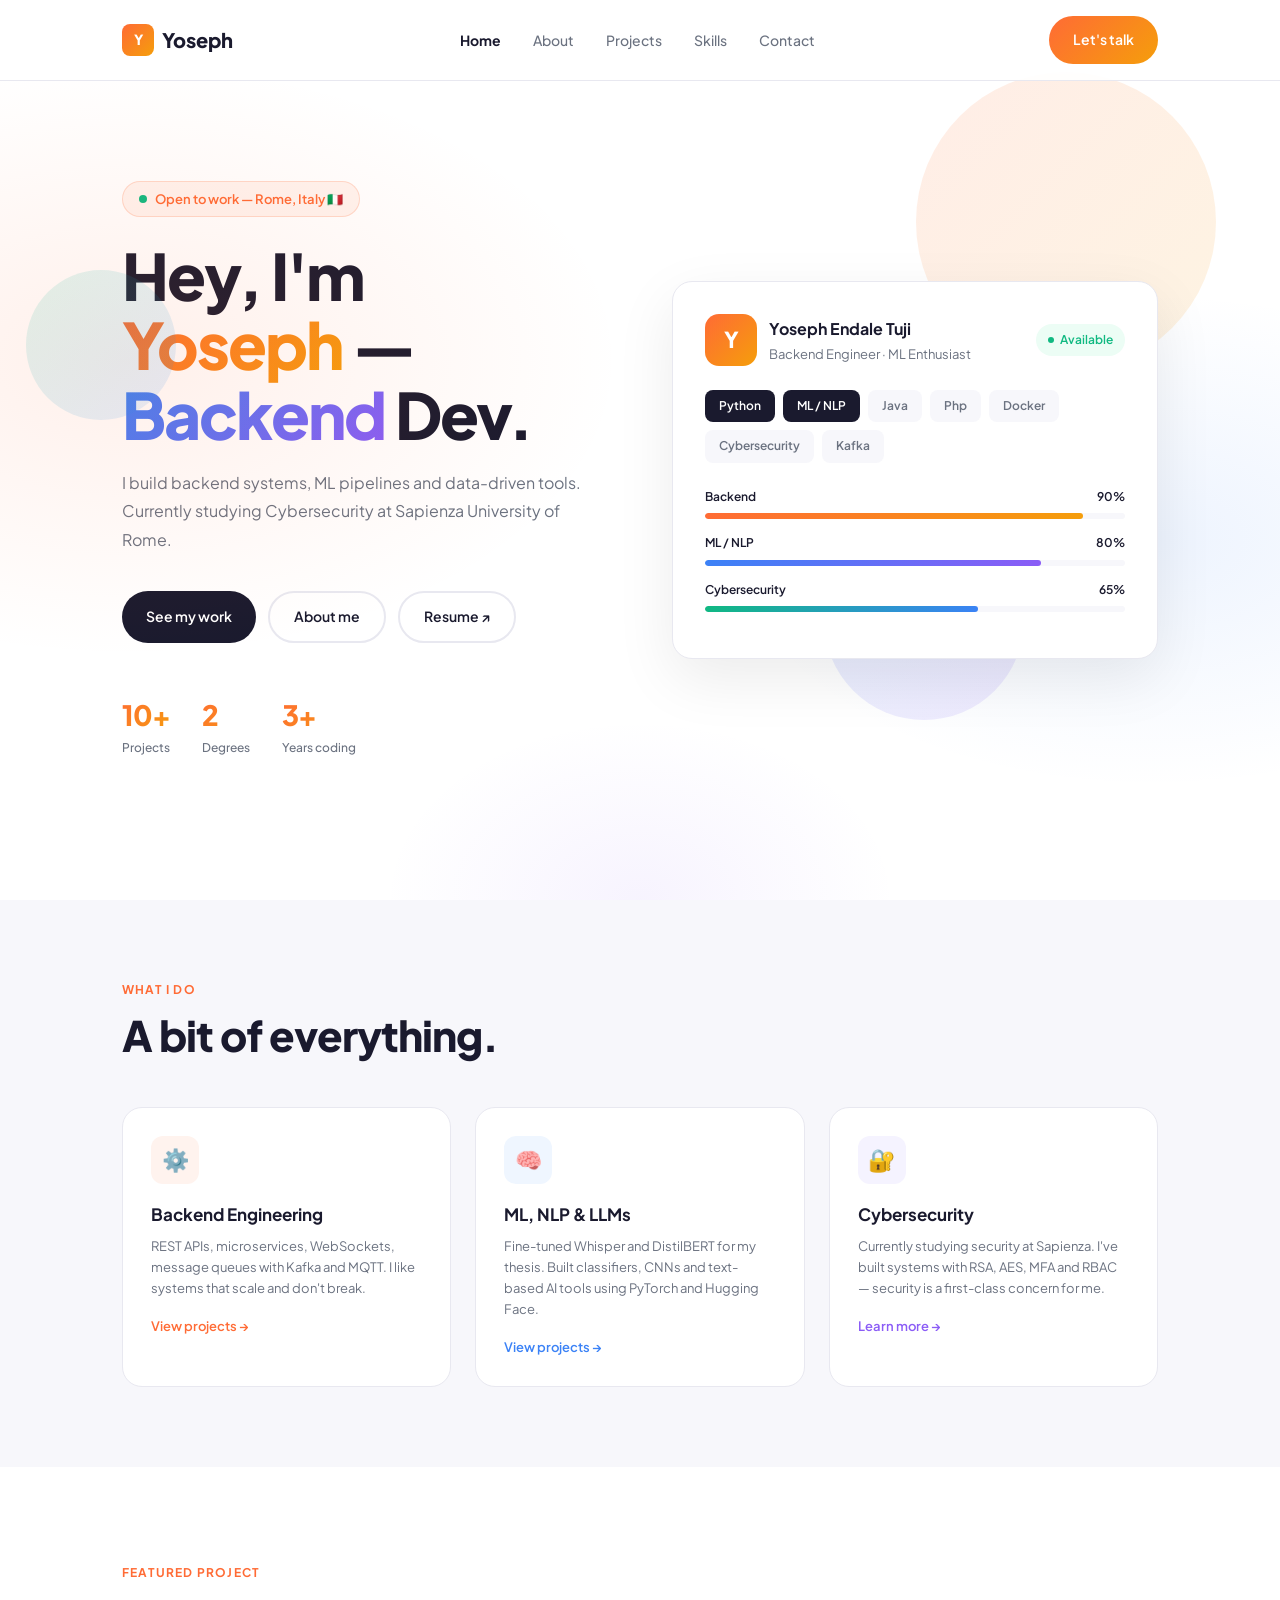
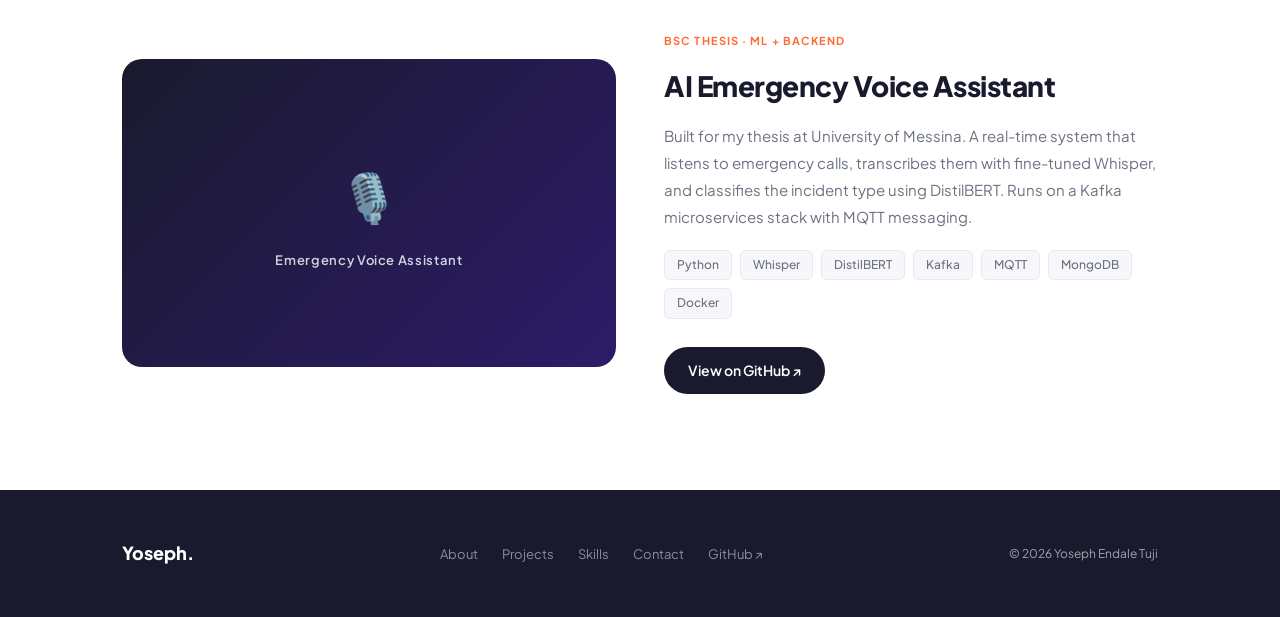
==== commit 9f8638c8: "Update skill tags" ====
--- a/index.html
+++ b/index.html
@@ -242,7 +242,8 @@
         <div class="card-tags">
           <span class="card-tag active">Python</span>
           <span class="card-tag active">ML / NLP</span>
-          <span class="card-tag">Node.js</span>
+          <span class="card-tag">Java</span>
+          <span class="card-tag">Php</span>
           <span class="card-tag">Docker</span>
           <span class="card-tag">Cybersecurity</span>
           <span class="card-tag">Kafka</span>
@@ -333,6 +334,15 @@
       <div class="footer-copy">© 2026 Yoseph Endale Tuji</div>
     </div>
   </footer>
+<!-- Google tag (gtag.js) -->
+<script async src="https://www.googletagmanager.com/gtag/js?id=G-W89TSL78B0"></script>
+<script>
+  window.dataLayer = window.dataLayer || [];
+  function gtag(){dataLayer.push(arguments);}
+  gtag('js', new Date());
+
+  gtag('config', 'G-W89TSL78B0');
+</script>
 
   <script src="assets/js/main.js"></script>
 </body>
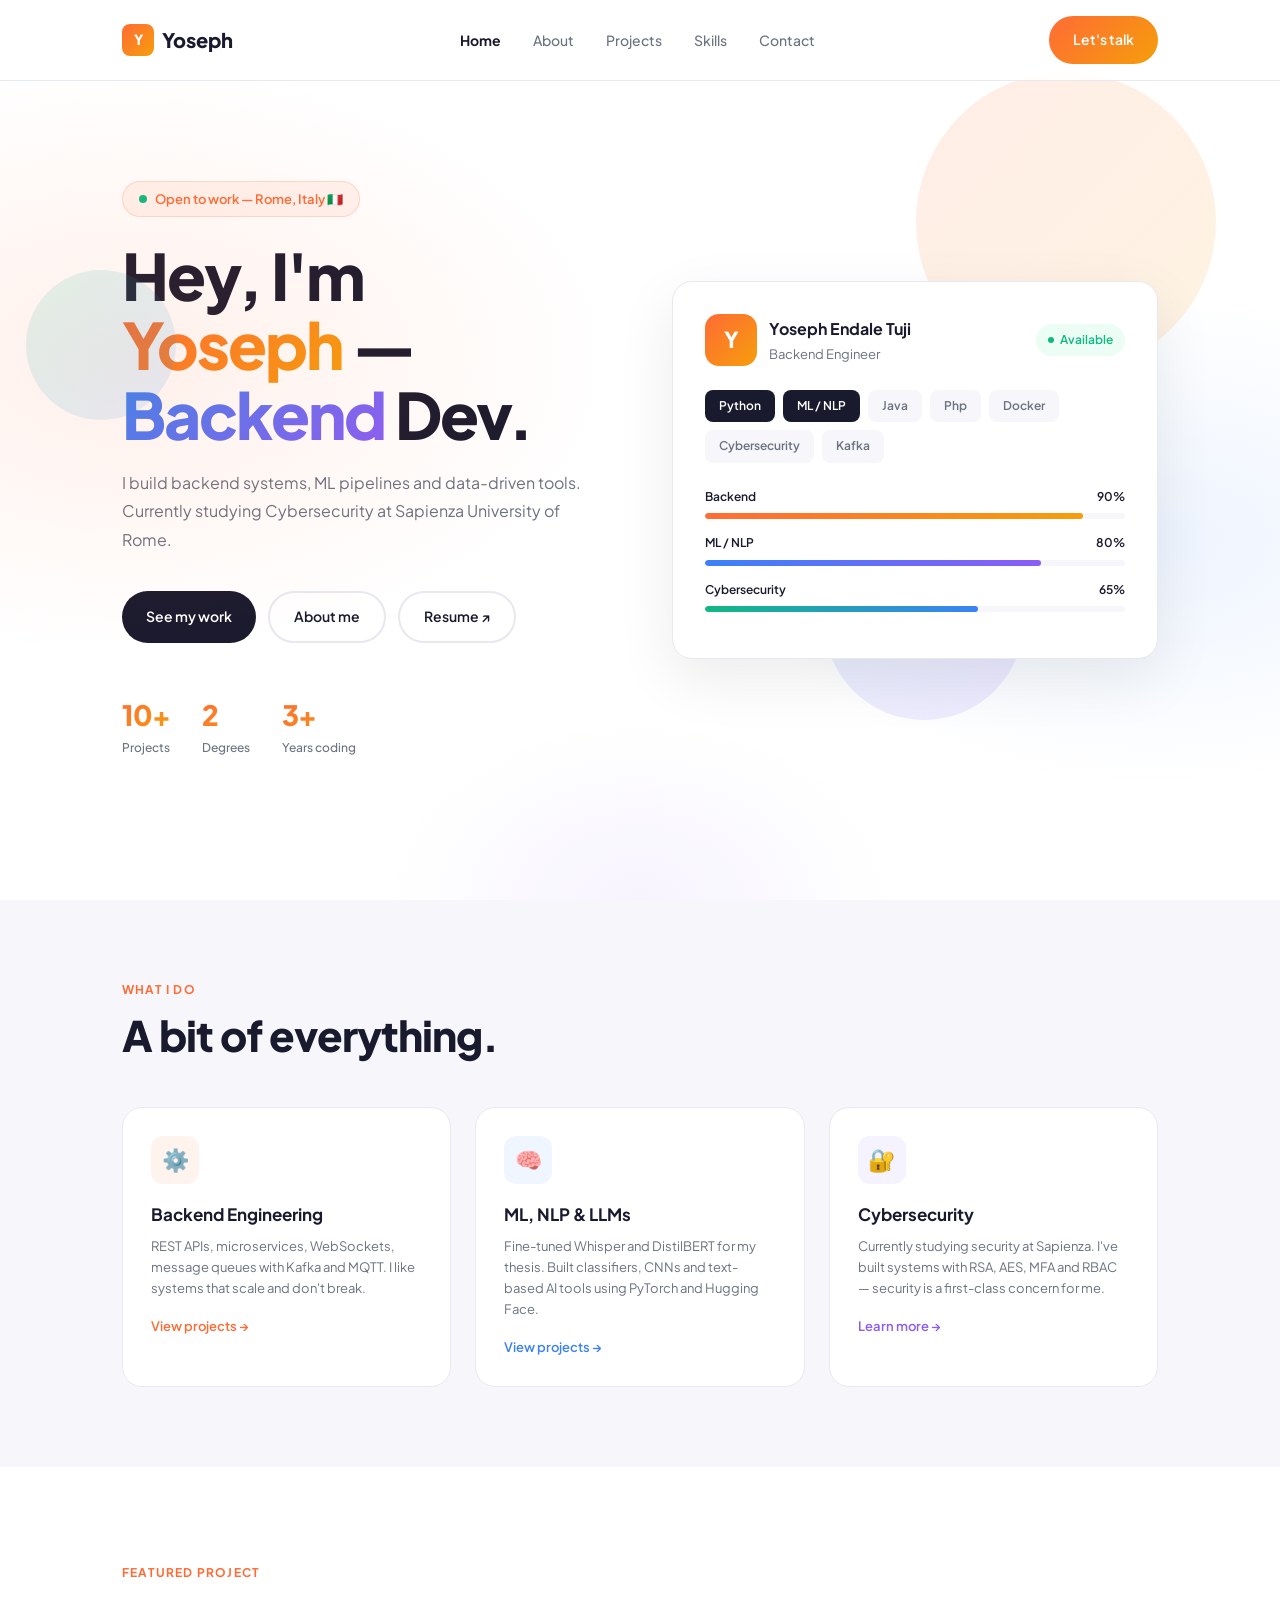
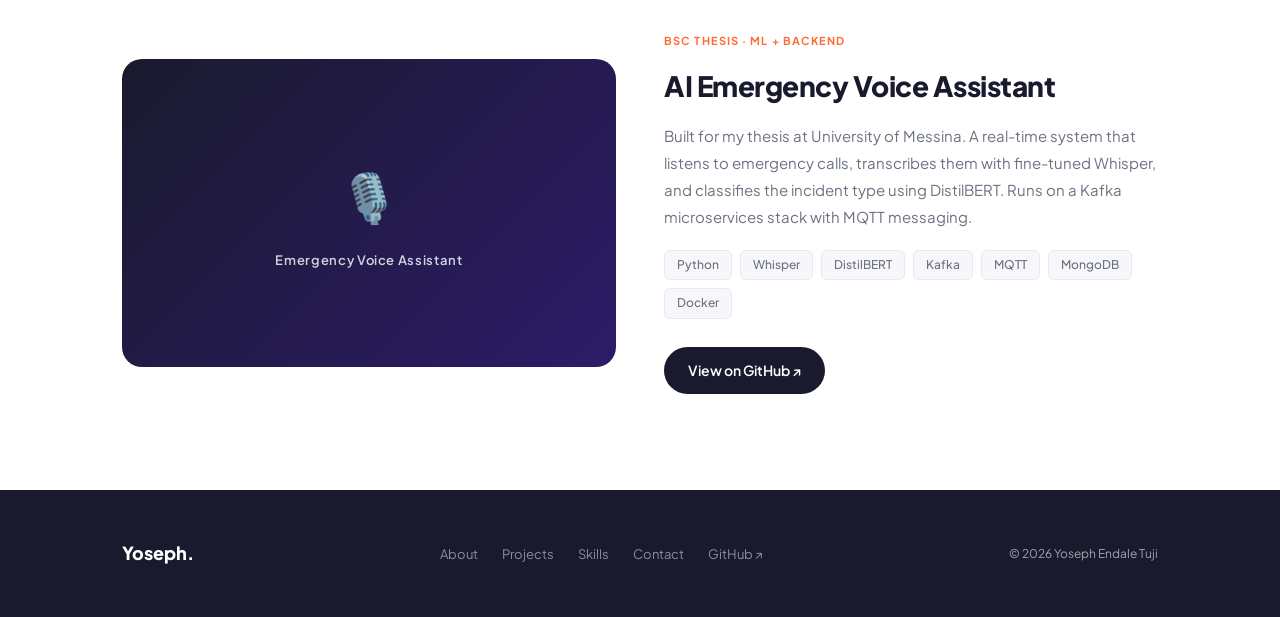
==== commit 37fb63da: "Update card role" ====
--- a/index.html
+++ b/index.html
@@ -235,7 +235,7 @@
           <div class="avatar">Y</div>
           <div>
             <div class="card-name">Yoseph Endale Tuji</div>
-            <div class="card-role">Backend Engineer · ML Enthusiast</div>
+            <div class="card-role">Backend Engineer</div>
           </div>
           <div class="card-status">Available</div>
         </div>
